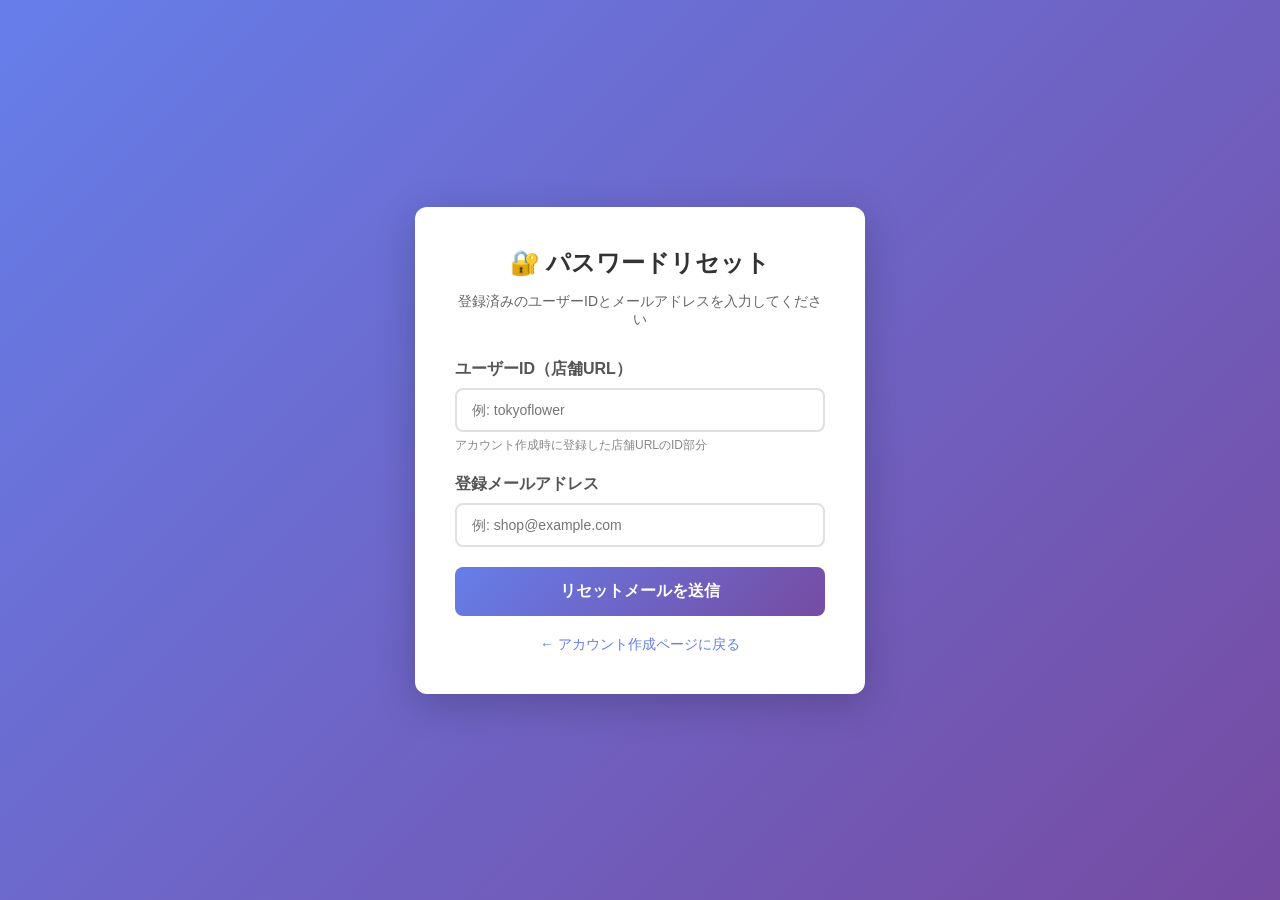
==== reset-request.html @ bd2e6342 "Create reset-request.html" ====
<!DOCTYPE html>
<html lang="ja">
<head>
  <meta charset="UTF-8">
  <meta name="viewport" content="width=device-width, initial-scale=1.0">
  <title>パスワードリセット - GSD</title>
  <style>
    * { box-sizing: border-box; }
    body {
      font-family: 'Helvetica Neue', Arial, 'Hiragino Kaku Gothic ProN', sans-serif;
      background: linear-gradient(135deg, #667eea 0%, #764ba2 100%);
      min-height: 100vh;
      margin: 0;
      padding: 20px;
      display: flex;
      justify-content: center;
      align-items: center;
    }
    .container {
      background: #fff;
      max-width: 450px;
      width: 100%;
      padding: 40px;
      border-radius: 12px;
      box-shadow: 0 10px 40px rgba(0,0,0,0.2);
    }
    h1 {
      text-align: center;
      color: #333;
      margin: 0 0 10px 0;
      font-size: 1.5em;
    }
    .subtitle {
      text-align: center;
      color: #666;
      margin-bottom: 30px;
      font-size: 14px;
    }
    .form-group { margin-bottom: 20px; }
    label {
      display: block;
      margin-bottom: 8px;
      font-weight: 600;
      color: #555;
    }
    input[type="text"],
    input[type="email"] {
      width: 100%;
      padding: 12px 15px;
      border: 2px solid #e0e0e0;
      border-radius: 8px;
      font-size: 14px;
      transition: border-color 0.3s;
    }
    input:focus {
      outline: none;
      border-color: #667eea;
    }
    .submit-btn {
      width: 100%;
      padding: 14px;
      background: linear-gradient(135deg, #667eea 0%, #764ba2 100%);
      color: #fff;
      border: none;
      border-radius: 8px;
      font-size: 16px;
      font-weight: 600;
      cursor: pointer;
      transition: transform 0.2s, box-shadow 0.2s;
    }
    .submit-btn:hover:not(:disabled) {
      transform: translateY(-2px);
      box-shadow: 0 5px 20px rgba(102, 126, 234, 0.4);
    }
    .submit-btn:disabled {
      background: #ccc;
      cursor: not-allowed;
    }
    .message {
      margin-top: 20px;
      padding: 15px;
      border-radius: 8px;
      text-align: center;
      display: none;
    }
    .message.success {
      background: #d4edda;
      color: #155724;
      display: block;
    }
    .message.error {
      background: #f8d7da;
      color: #721c24;
      display: block;
    }
    .message.loading {
      background: #e7f3ff;
      color: #004085;
      display: block;
    }
    .help-text {
      font-size: 12px;
      color: #888;
      margin-top: 5px;
    }
    .spinner {
      display: inline-block;
      width: 16px;
      height: 16px;
      border: 2px solid #004085;
      border-radius: 50%;
      border-top-color: transparent;
      animation: spin 1s linear infinite;
      margin-right: 8px;
      vertical-align: middle;
    }
    @keyframes spin { to { transform: rotate(360deg); } }
    .back-link {
      display: block;
      text-align: center;
      margin-top: 20px;
      color: #667eea;
      text-decoration: none;
      font-size: 14px;
    }
    .back-link:hover {
      text-decoration: underline;
    }
  </style>
</head>
<body>
  <div class="container">
    <h1>🔐 パスワードリセット</h1>
    <p class="subtitle">登録済みのユーザーIDとメールアドレスを入力してください</p>
    
    <form id="resetRequestForm">
      <div class="form-group">
        <label for="userId">ユーザーID（店舗URL）</label>
        <input type="text" id="userId" name="userId" placeholder="例: tokyoflower" required>
        <p class="help-text">アカウント作成時に登録した店舗URLのID部分</p>
      </div>
      
      <div class="form-group">
        <label for="email">登録メールアドレス</label>
        <input type="email" id="email" name="email" placeholder="例: shop@example.com" required>
      </div>
      
      <button type="submit" class="submit-btn" id="submitBtn">リセットメールを送信</button>
    </form>
    
    <div id="message"></div>
    
    <a href="index.html" class="back-link">← アカウント作成ページに戻る</a>
  </div>

  <script>
    const GAS_URL = 'https://script.google.com/macros/s/YOUR_DEPLOYMENT_ID/exec';
    
    const form = document.getElementById('resetRequestForm');
    const submitBtn = document.getElementById('submitBtn');
    const messageDiv = document.getElementById('message');
    
    function showMessage(type, text) {
      messageDiv.className = 'message ' + type;
      messageDiv.innerHTML = text;
    }
    
    form.addEventListener('submit', async (e) => {
      e.preventDefault();
      
      const userId = document.getElementById('userId').value.trim();
      const email = document.getElementById('email').value.trim();
      
      if (!userId || !email) {
        showMessage('error', 'すべての項目を入力してください');
        return;
      }
      
      submitBtn.disabled = true;
      submitBtn.textContent = '送信中...';
      showMessage('loading', '<span class="spinner"></span>リセットメールを送信しています...');
      
      try {
        const response = await fetch(GAS_URL, {
          method: 'POST',
          headers: { 'Content-Type': 'text/plain' },
          body: JSON.stringify({
            endpoint: '/password/reset-request',
            data: { userId, email }
          })
        });
        
        const result = await response.json();
        
        if (result.status === 'success') {
          showMessage('success', 
            '✅ ' + result.message + '<br><br>' +
            'メールに記載されたリンクからパスワードを再設定してください。'
          );
          form.reset();
        } else {
          showMessage('error', '❌ ' + (result.message || 'エラーが発生しました'));
        }
        
      } catch (err) {
        showMessage('error', '❌ 通信エラーが発生しました。しばらく経ってから再度お試しください。');
      } finally {
        submitBtn.disabled = false;
        submitBtn.textContent = 'リセットメールを送信';
      }
    });
  </script>
</body>
</html>
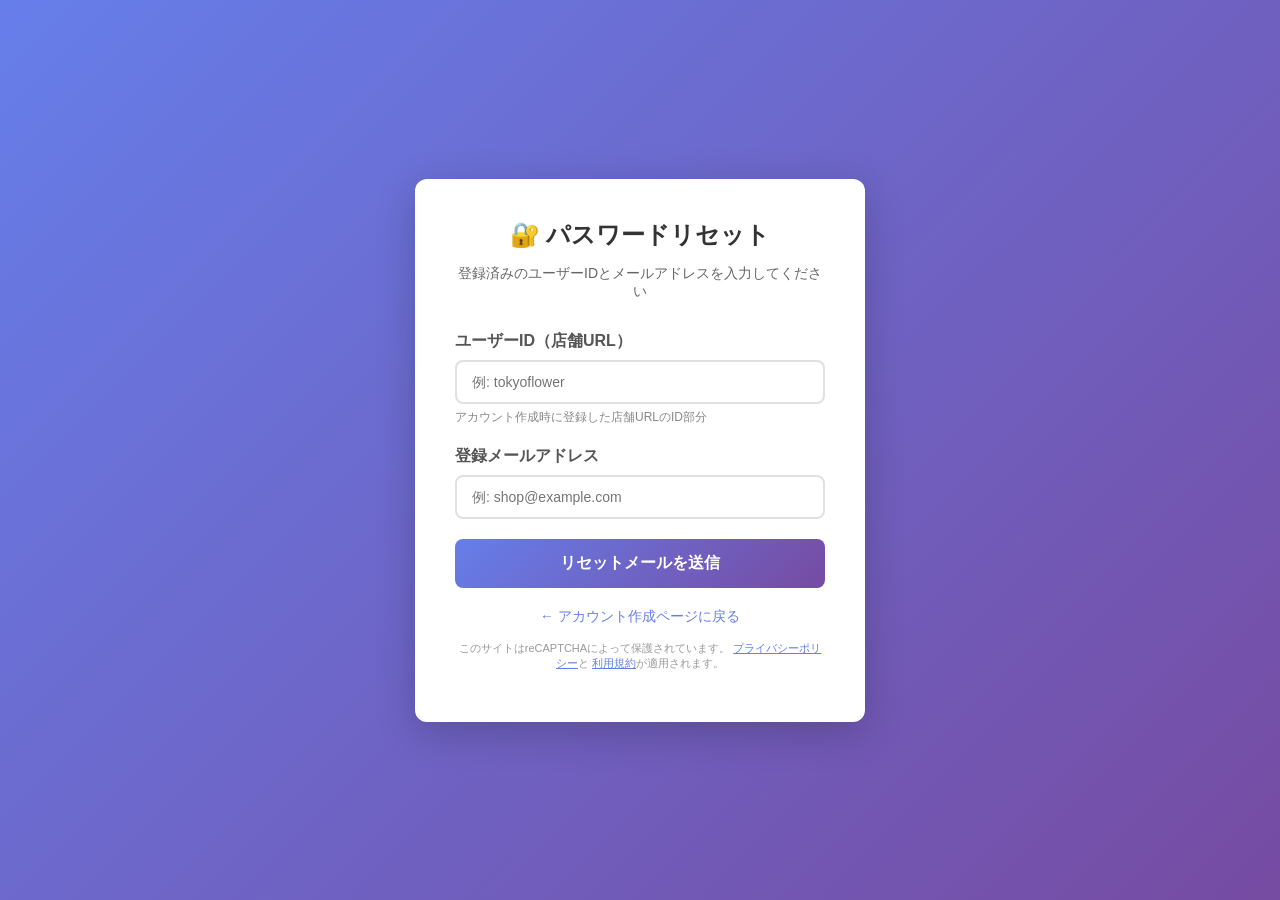
==== commit 00a14750: "Update reset-request.html" ====
--- a/reset-request.html
+++ b/reset-request.html
@@ -4,6 +4,8 @@
   <meta charset="UTF-8">
   <meta name="viewport" content="width=device-width, initial-scale=1.0">
   <title>パスワードリセット - GSD</title>
+  <!-- reCAPTCHA v3 -->
+  <script src="https://www.google.com/recaptcha/api.js?render=YOUR_SITE_KEY"></script>
   <style>
     * { box-sizing: border-box; }
     body {
@@ -83,26 +85,10 @@
       text-align: center;
       display: none;
     }
-    .message.success {
-      background: #d4edda;
-      color: #155724;
-      display: block;
-    }
-    .message.error {
-      background: #f8d7da;
-      color: #721c24;
-      display: block;
-    }
-    .message.loading {
-      background: #e7f3ff;
-      color: #004085;
-      display: block;
-    }
-    .help-text {
-      font-size: 12px;
-      color: #888;
-      margin-top: 5px;
-    }
+    .message.success { background: #d4edda; color: #155724; display: block; }
+    .message.error { background: #f8d7da; color: #721c24; display: block; }
+    .message.loading { background: #e7f3ff; color: #004085; display: block; }
+    .help-text { font-size: 12px; color: #888; margin-top: 5px; }
     .spinner {
       display: inline-block;
       width: 16px;
@@ -123,9 +109,14 @@
       text-decoration: none;
       font-size: 14px;
     }
-    .back-link:hover {
-      text-decoration: underline;
-    }
+    .back-link:hover { text-decoration: underline; }
+    .recaptcha-notice {
+      font-size: 11px;
+      color: #999;
+      text-align: center;
+      margin-top: 15px;
+    }
+    .recaptcha-notice a { color: #667eea; }
   </style>
 </head>
 <body>
@@ -151,10 +142,18 @@
     <div id="message"></div>
     
     <a href="index.html" class="back-link">← アカウント作成ページに戻る</a>
+    
+    <p class="recaptcha-notice">
+      このサイトはreCAPTCHAによって保護されています。
+      <a href="https://policies.google.com/privacy" target="_blank">プライバシーポリシー</a>と
+      <a href="https://policies.google.com/terms" target="_blank">利用規約</a>が適用されます。
+    </p>
   </div>
 
   <script>
+    // ★★★ 設定 ★★★
     const GAS_URL = 'https://script.google.com/macros/s/YOUR_DEPLOYMENT_ID/exec';
+    const RECAPTCHA_SITE_KEY = 'YOUR_SITE_KEY';
     
     const form = document.getElementById('resetRequestForm');
     const submitBtn = document.getElementById('submitBtn');
@@ -181,12 +180,16 @@
       showMessage('loading', '<span class="spinner"></span>リセットメールを送信しています...');
       
       try {
+        // reCAPTCHAトークンを取得
+        const recaptchaToken = await grecaptcha.execute(RECAPTCHA_SITE_KEY, { action: 'password_reset_request' });
+        
         const response = await fetch(GAS_URL, {
           method: 'POST',
           headers: { 'Content-Type': 'text/plain' },
           body: JSON.stringify({
             endpoint: '/password/reset-request',
-            data: { userId, email }
+            data: { userId, email },
+            recaptchaToken: recaptchaToken
           })
         });
         
